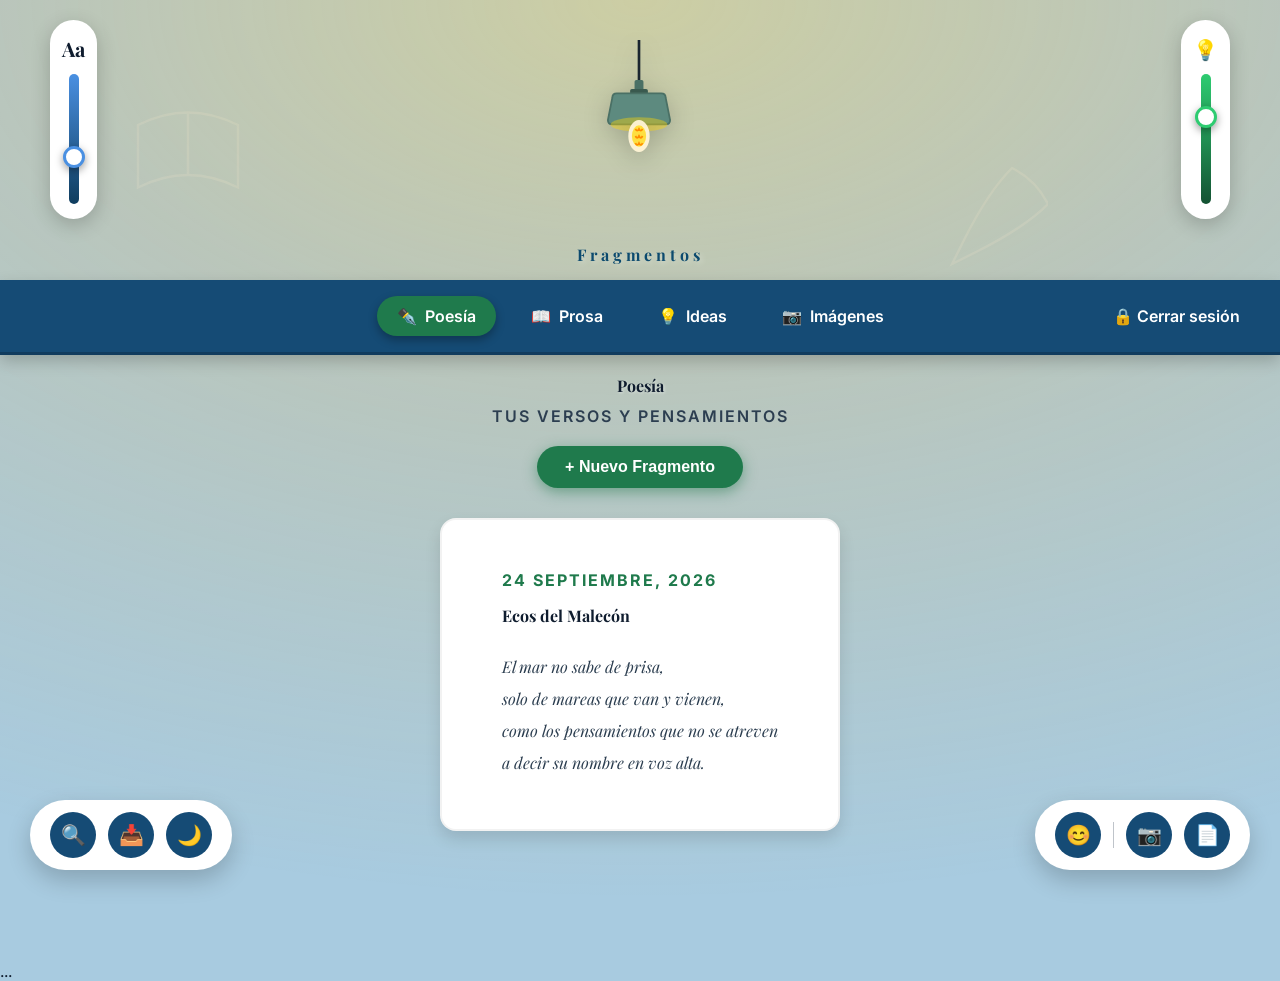
==== public/dashboard.html @ 915b56ed "Update dashboard.html" ====
<!DOCTYPE html>
<html lang="es">
<head>
    <meta charset="UTF-8">
    <meta name="viewport" content="width=device-width, initial-scale=1.0">
    <meta name="robots" content="noindex, nofollow"> <!-- Para que Google no la indexe -->
    <title>Fragmentos</title>
    <link rel="stylesheet" href="css/dashboard.css">
    <link href="https://fonts.googleapis.com/css2?family=Inter:wght@400;500;600;700&family=Playfair+Display:ital,wght@0,600;0,700;1,400&display=swap" rel="stylesheet">
</head>
<body>

    <div class="background-pattern"></div>
    <div class="light-overlay" id="lightOverlay"></div>

    <!-- SECCIÓN SUPERIOR: SLIDERS Y LÁMPARA -->
    <div class="top-section">
        <div class="control-box">
            <div class="control-icon" id="textSizeToggle" title="Tamaño de texto">Aa</div>
            <input type="range" class="custom-slider text-slider" id="textSizeSlider" min="12" max="24" value="16" title="Tamaño de texto">
        </div>

        <div class="lamp-container">
            <svg class="lamp-svg" viewBox="0 0 120 180" xmlns="http://www.w3.org/2000/svg">
                <line x1="60" y1="0" x2="60" y2="50" stroke="#1A252F" stroke-width="3"/>
                <rect x="55" y="45" width="10" height="12" fill="#4A7065" rx="2"/>
                <rect x="50" y="55" width="20" height="6" fill="#3A5A4F" rx="2"/>
                <path d="M 30 65 Q 30 60 35 60 L 85 60 Q 90 60 90 65 L 95 90 Q 95 95 90 95 L 30 95 Q 25 95 25 90 Z" fill="#5D8A7F" stroke="#4A7065" stroke-width="2"/>
                <ellipse cx="60" cy="95" rx="32" ry="8" fill="#FFD700" opacity="0.4" id="bulbInterior"/>
                <ellipse cx="60" cy="108" rx="12" ry="18" fill="#FFF4D6" opacity="0.95" id="bulbGlass"/>
                <ellipse cx="60" cy="108" rx="8" ry="12" fill="#FFD700" opacity="0.7" id="bulbGlow"/>
                <path d="M 56 100 Q 58 104 60 100 Q 62 104 64 100" stroke="#FF8C00" stroke-width="2" fill="none" id="filament1"/>
                <path d="M 56 108 Q 58 112 60 108 Q 62 112 64 108" stroke="#FF8C00" stroke-width="2" fill="none" id="filament2"/>
                <path d="M 56 116 Q 58 120 60 116 Q 62 120 64 116" stroke="#FF8C00" stroke-width="2" fill="none" id="filament3"/>
            </svg>
        </div>

        <div class="control-box">
            <div class="control-icon" id="lightToggle" title="Encender/Apagar">💡</div>
            <input type="range" class="custom-slider light-slider" id="lightSlider" min="0" max="100" value="70" title="Intensidad de luz">
        </div>
    </div>

    <div class="main-title-container">
        <h1 class="main-title">Fragmentos</h1>
    </div>

    <header class="topbar">
        <ul class="nav-menu">
            <li class="nav-item active" data-category="poesia"><span class="nav-icon">✒️</span> Poesía</li>
            <li class="nav-item" data-category="prosa"><span class="nav-icon">📖</span> Prosa</li>
            <li class="nav-item" data-category="ideas"><span class="nav-icon">💡</span> Ideas</li>
            <li class="nav-item" data-category="imagenes"><span class="nav-icon">📷</span> Imágenes</li>
        </ul>
        <div class="logout-btn" id="logoutBtn">🔒 Cerrar sesión</div>
    </header>

    <main class="main-content">
        <div class="category-header">
            <h2 class="category-title" id="categoryTitle">Poesía</h2>
            <div class="category-subtitle">Tus versos y pensamientos</div>
            <button class="new-btn" id="newFragmentBtn">+ Nuevo Fragmento</button>
        </div>

        <div id="fragmentsContainer">
            <!-- Aquí se cargarán las tarjetas dinámicamente desde Firebase -->
            <div class="fragment-card">
                <div class="card-meta">24 Septiembre, 2026</div>
                <h3 class="card-title">Ecos del Malecón</h3>
                <p class="card-text">El mar no sabe de prisa,<br>solo de mareas que van y vienen,<br>como los pensamientos que no se atreven<br>a decir su nombre en voz alta.</p>
            </div>
        </div>
    </main>

    <div class="fab-left">
        <button class="fab-btn" id="btnSearch" data-tooltip="Buscar">🔍</button>
        <button class="fab-btn" id="btnExport" data-tooltip="Exportar PDF">📥</button>
        <button class="fab-btn" id="btnDarkMode" data-tooltip="Modo Oscuro">🌙</button>
    </div>

    <div class="fab-right">
        <button class="fab-btn" data-tooltip="Emojis">😊</button>
        <div class="fab-divider"></div>
        <button class="fab-btn" id="btnCamera" data-tooltip="Foto">📷</button>
        <button class="fab-btn" id="btnDoc" data-tooltip="Documento">📄</button>
    </div>

    <!-- Scripts -->
    <script type="module" src="js/firebase-config.js"></script>
    <script type="module" src="js/supabase-config.js"></script>
    <script type="module" src="js/ui.js"></script> <!-- Lógica visual (sliders, modo oscuro) -->


<!-- VENTANA EMERGENTE DE BÚSQUEDA -->
    <div id="searchModal" class="modal-overlay">
        <div class="modal-content" style="max-width: 500px;">
            <div class="modal-header">
                <h2>Buscar en Fragmentos</h2>
                <button class="close-btn" id="closeSearchBtn">&times;</button>
            </div>
            <div style="padding: 30px;">
                <div class="input-group">
                    <input type="text" id="searchInput" placeholder="Escribe una palabra clave (ej: mar, silencio, amor)..." style="width: 100%; padding: 15px; font-size: 16px; border: 2px solid #E2E8F0; border-radius: 10px; outline: none;">
                </div>
                <div id="searchResults" style="margin-top: 20px; max-height: 300px; overflow-y: auto;">
                    <p style="text-align: center; color: var(--text-muted);">Empieza a escribir para buscar...</p>
                </div>
            </div>
        </div>
                    </div>
    
    <!-- VENTANA EMERGENTE PARA ESCRIBIR (MODAL) -->
    <div id="writeModal" class="modal-overlay">
        <div class="modal-content">
            <div class="modal-header">
                <h2 id="modalTitle">Nuevo Fragmento</h2>
                <button class="close-btn" id="closeModalBtn">&times;</button>
            </div>
            
            <form id="writeForm">
                <div class="input-group">
                    <label for="fragmentTitle">Título (Opcional)</label>
                    <input type="text" id="fragmentTitle" placeholder="Ej: Ecos del Malecón">
                </div>
                
                <!-- Selectores de archivos ocultos -->
                <input type="file" id="fileImage" accept="image/*" style="display: none;">
                <input type="file" id="fileDoc" accept=".pdf,.doc,.docx" style="display: none;">

                <!-- Área de vista previa del archivo -->
                <div id="filePreview" style="display: none; margin-bottom: 20px; padding: 10px; background: #f8f9fa; border-radius: 10px; text-align: center;">
                    <p id="fileName" style="font-size: 13px; color: var(--text-muted); margin-bottom: 5px;"></p>
                    <img id="imagePreview" src="" alt="Vista previa" style="max-width: 100%; max-height: 200px; border-radius: 8px; display: none;">
                    <button type="button" id="removeFileBtn" style="margin-top: 5px; background: #e53e3e; color: white; border: none; padding: 4px 10px; border-radius: 15px; font-size: 12px; cursor: pointer;">Quitar archivo</button>
                </div>
                
                <div class="input-group">
                    <label for="fragmentText">Tu escrito</label>
                    <textarea id="fragmentText" rows="8" placeholder="Deja fluir tus ideas..."></textarea>
                </div>

                <div class="modal-footer">
                    <button type="button" class="btn-cancel" id="cancelBtn">Cancelar</button>
                    <button type="submit" class="btn-save">Guardar Fragmento</button>
                </div>
            </form>
        </div>
                    </div>

    <!-- Librería para generar PDF -->
    <script src="https://cdnjs.cloudflare.com/ajax/libs/html2pdf.js/0.10.1/html2pdf.bundle.min.js"></script>
    
    <!-- Tus scripts actuales -->
    <script type="module" src="js/firebase-config.js"></script>
    ...
    
</body>
                  </html>
---- public/css/dashboard.css ----
/* 📍 public/css/dashboard.css */
:root {
    --bg-body: #A8CBE0;
    --sidebar-bg: #154B75;
    --sidebar-hover: #1E6B9E;
    --accent-green: #1F7A4C;
    --accent-green-dark: #145233;
    --text-main: #0F1C2E;
    --text-muted: #2C3E50;
    --card-bg: #FFFFFF;
    --light-intensity: 0.7;
    --base-font-size: 16px;
    --fab-bg: #FFFFFF;
    --fab-shadow: rgba(0,0,0,0.2);
    --slider-blue-dark: #0F3D5E;
    --slider-blue-light: #4A90E2;
    --slider-green-dark: #145233;
    --slider-green-light: #2ECC71;
}

body.dark-mode {
    --bg-body: #0A1520;
    --sidebar-bg: #0D2B45;
    --sidebar-hover: #154B75;
    --text-main: #E8F0F8;
    --text-muted: #A0B0C0;
    --card-bg: #132238;
    --fab-bg: #1A2D45;
    --fab-shadow: rgba(0,0,0,0.6);
}

* { margin: 0; padding: 0; box-sizing: border-box; }

body {
    font-family: 'Inter', sans-serif;
    background-color: var(--bg-body);
    color: var(--text-main);
    display: flex; flex-direction: column; min-height: 100vh;
    position: relative; font-size: var(--base-font-size);
    transition: background-color 0.4s ease, color 0.4s ease; overflow-x: hidden;
}

/* FONDO CON SILUETAS */
.background-pattern {
    position: fixed; top: 0; left: 0; width: 100%; height: 100%; z-index: 0; opacity: 0.15; pointer-events: none;
    background-image: 
        url("data:image/svg+xml,%3Csvg xmlns='http://www.w3.org/2000/svg' width='120' height='120' viewBox='0 0 120 120'%3E%3Cpath d='M60 30 Q40 30 20 40 L20 90 Q40 80 60 80 Q80 80 100 90 L100 40 Q80 30 60 30 Z' fill='none' stroke='white' stroke-width='2'/%3E%3Cline x1='60' y1='30' x2='60' y2='80' stroke='white' stroke-width='2'/%3E%3C/svg%3E"),
        url("data:image/svg+xml,%3Csvg xmlns='http://www.w3.org/2000/svg' width='100' height='100' viewBox='0 0 100 100'%3E%3Cpath d='M70 10 Q50 30 30 70 L20 90 L40 80 Q80 60 100 40 Q90 20 70 10 Z' fill='none' stroke='white' stroke-width='2'/%3E%3C/svg%3E");
    background-position: 10% 10%, 80% 20%; background-size: 150px 150px, 120px 120px; background-repeat: no-repeat;
}
body.dark-mode .background-pattern { opacity: 0.05; }

/* LUZ AMBIENTAL */
.light-overlay {
    position: fixed; top: 0; left: 0; width: 100%; height: 100%; pointer-events: none;
    background: radial-gradient(ellipse 120% 100% at 50% 0%, rgba(255, 210, 80, calc(var(--light-intensity) * 0.6)), rgba(255, 180, 50, calc(var(--light-intensity) * 0.3)) 40%, transparent 100%);
    z-index: 1; transition: opacity 0.5s ease;
}
body.dark-mode .light-overlay { background: radial-gradient(ellipse 120% 100% at 50% 0%, rgba(255, 200, 100, calc(var(--light-intensity) * 0.15)), transparent 70%); }
.light-overlay.off { opacity: 0; }

/* SECCIÓN SUPERIOR */
.top-section { display: flex; justify-content: space-between; align-items: center; padding: 20px 50px; position: relative; z-index: 10; }
.control-box { display: flex; flex-direction: column; align-items: center; gap: 12px; background: var(--fab-bg); padding: 15px 12px; border-radius: 30px; box-shadow: 0 6px 20px var(--fab-shadow); transition: background 0.4s; z-index: 100; }
.control-icon { font-size: 20px; font-weight: 700; color: var(--text-main); cursor: pointer; transition: transform 0.2s; font-family: 'Playfair Display', serif; user-select: none; }
.control-icon:hover { transform: scale(1.15); }
.custom-slider { writing-mode: vertical-rl; direction: rtl; width: 10px; height: 130px; -webkit-appearance: none; appearance: none; border-radius: 5px; outline: none; cursor: pointer; }
.text-slider { background: linear-gradient(to top, var(--slider-blue-dark), var(--slider-blue-light)); }
.light-slider { background: linear-gradient(to top, var(--slider-green-dark), var(--slider-green-light)); }
.custom-slider::-webkit-slider-thumb { -webkit-appearance: none; width: 22px; height: 22px; background: white; border-radius: 50%; cursor: pointer; box-shadow: 0 3px 8px rgba(0,0,0,0.4); border: 3px solid var(--slider-blue-light); }
.light-slider::-webkit-slider-thumb { border-color: var(--slider-green-light); }

/* LÁMPARA */
.lamp-container { display: flex; justify-content: center; flex-shrink: 0; }
.lamp-svg { width: 110px; height: 160px; filter: drop-shadow(0 6px 12px rgba(0,0,0,0.2)); }

/* TÍTULOS */
.main-title-container { text-align: center; padding: 5px 0 15px; z-index: 10; position: relative; }
.main-title { font-family: 'Playfair Display', serif; font-size: calc(44px * (var(--base-font-size) / 16px)); font-weight: 700; color: #0C4A6E; letter-spacing: 4px; margin: 0; text-shadow: 2px 2px 6px rgba(255,255,255,0.4); }
body.dark-mode .main-title { color: #90CDF4; }

/* BARRA NAVEGACIÓN */
.topbar { width: 100%; background-color: var(--sidebar-bg); padding: 16px 20px; display: flex; justify-content: center; align-items: center; border-bottom: 3px solid rgba(0,0,0,0.2); position: relative; z-index: 5; transition: background-color 0.4s ease; box-shadow: 0 6px 15px rgba(0,0,0,0.2); }
.nav-menu { list-style: none; display: flex; gap: 15px; justify-content: center; }
.nav-item { padding: 10px 20px; border-radius: 25px; cursor: pointer; transition: all 0.3s ease; display: flex; align-items: center; gap: 8px; font-size: calc(15px * (var(--base-font-size) / 16px)); color: white; white-space: nowrap; font-weight: 600; }
.nav-item:hover { background-color: var(--sidebar-hover); }
.nav-item.active { background-color: var(--accent-green); color: white; box-shadow: 0 4px 10px rgba(0, 0, 0, 0.3); }
.nav-icon { font-size: calc(18px * (var(--base-font-size) / 16px)); }
.logout-btn { position: absolute; right: 25px; padding: 10px 15px; color: white; font-size: calc(14px * (var(--base-font-size) / 16px)); cursor: pointer; transition: color 0.3s; white-space: nowrap; font-weight: 600; }
.logout-btn:hover { color: #FFD700; }

/* CONTENIDO */
.main-content { flex-grow: 1; padding: 20px 20px 100px; display: flex; flex-direction: column; align-items: center; position: relative; z-index: 2; }
.category-header { width: 100%; max-width: 900px; text-align: center; margin-bottom: 30px; }
.category-title { font-family: 'Playfair Display', serif; font-size: calc(56px * (var(--base-font-size) / 16px)); font-weight: 700; color: var(--text-main); margin-bottom: 10px; text-shadow: 1px 1px 3px rgba(255,255,255,0.5); }
.category-subtitle { font-size: calc(14px * (var(--base-font-size) / 16px)); color: var(--text-muted); letter-spacing: 2px; text-transform: uppercase; font-weight: 600; }
.new-btn { margin-top: 20px; background-color: var(--accent-green); color: white; border: none; padding: 12px 28px; border-radius: 30px; font-size: calc(15px * (var(--base-font-size) / 16px)); font-weight: 700; cursor: pointer; box-shadow: 0 4px 14px rgba(31, 122, 76, 0.5); transition: transform 0.2s; }
.new-btn:hover { transform: translateY(-3px); }

.fragment-card { background-color: var(--card-bg); width: 100%; max-width: 900px; padding: 50px 60px; border-radius: 16px; margin-bottom: 30px; box-shadow: 0 8px 16px rgba(0, 0, 0, 0.12); border: 2px solid rgba(0,0,0,0.05); transition: transform 0.2s, background-color 0.4s; }
.fragment-card:hover { transform: translateY(-4px); box-shadow: 0 12px 24px rgba(0, 0, 0, 0.18); }
.card-meta { font-size: calc(13px * (var(--base-font-size) / 16px)); color: var(--accent-green); text-transform: uppercase; letter-spacing: 2px; margin-bottom: 15px; font-weight: 700; }
.card-title { font-family: 'Playfair Display', serif; font-size: calc(30px * (var(--base-font-size) / 16px)); margin-bottom: 25px; color: var(--text-main); font-weight: 700; }
.card-text { font-family: 'Playfair Display', serif; font-style: italic; font-size: calc(20px * (var(--base-font-size) / 16px)); line-height: 2.0; color: var(--text-muted); }

/* BOTONES FLOTANTES */
.fab-left, .fab-right { position: fixed; bottom: 30px; display: flex; gap: 12px; background: var(--fab-bg); padding: 12px 20px; border-radius: 50px; box-shadow: 0 10px 25px var(--fab-shadow); align-items: center; z-index: 20; transition: background 0.4s; }
.fab-left { left: 30px; } .fab-right { right: 30px; }
.fab-btn { width: 46px; height: 46px; border-radius: 50%; border: none; background-color: var(--sidebar-bg); color: white; cursor: pointer; display: flex; align-items: center; justify-content: center; font-size: 20px; transition: all 0.2s; position: relative; font-weight: 600; }
.fab-btn:hover { background-color: var(--accent-green); transform: translateY(-3px); box-shadow: 0 4px 12px rgba(0,0,0,0.3); }
.fab-btn::after { content: attr(data-tooltip); position: absolute; bottom: 55px; left: 50%; transform: translateX(-50%); background: #0F1C2E; color: white; padding: 6px 12px; border-radius: 8px; font-size: 12px; font-family: 'Inter', sans-serif; opacity: 0; pointer-events: none; transition: opacity 0.2s; white-space: nowrap; font-weight: 600; }
.fab-btn:hover::after { opacity: 1; }
.fab-divider { width: 1px; height: 26px; background-color: var(--text-muted); opacity: 0.3; }

/* RESPONSIVE */
@media (max-width: 768px) {
    .top-section { padding: 15px 20px; gap: 10px; }
    .lamp-svg { width: 70px; height: 100px; }
    .custom-slider { height: 90px; }
    .main-title { font-size: calc(34px * (var(--base-font-size) / 16px)); }
    .category-title { font-size: calc(40px * (var(--base-font-size) / 16px)); }
    .nav-menu { gap: 8px; overflow-x: auto; padding-bottom: 5px; }
    .nav-item { padding: 8px 12px; font-size: calc(13px * (var(--base-font-size) / 16px)); }
    .logout-btn { position: static; margin-left: auto; padding-left: 10px; }
    .fragment-card { padding: 30px 25px; }
    .fab-left { left: 15px; bottom: 20px; padding: 10px 15px; }
    .fab-right { right: 15px; bottom: 20px; padding: 10px 15px; }
    .fab-btn { width: 40px; height: 40px; font-size: 18px; }
}


/* 📍 public/css/dashboard.css (Agregar al final) */

/* Estilos de la Ventana Emergente (Modal) */
.modal-overlay {
    position: fixed;
    top: 0; left: 0; width: 100%; height: 100%;
    background-color: rgba(15, 28, 46, 0.7); /* Fondo oscuro semitransparente */
    display: none; /* Oculto por defecto */
    justify-content: center;
    align-items: center;
    z-index: 1000; /* Siempre encima de todo */
    backdrop-filter: blur(4px); /* Efecto de desenfoque elegante */
}

.modal-overlay.active {
    display: flex; /* Se muestra cuando tiene la clase 'active' */
}

.modal-content {
    background-color: var(--card-bg);
    width: 90%;
    max-width: 600px;
    border-radius: 20px;
    box-shadow: 0 20px 50px rgba(0,0,0,0.3);
    overflow: hidden;
    animation: slideUp 0.3s ease-out;
}

@keyframes slideUp {
    from { transform: translateY(30px); opacity: 0; }
    to { transform: translateY(0); opacity: 1; }
}

.modal-header {
    display: flex;
    justify-content: space-between;
    align-items: center;
    padding: 20px 30px;
    border-bottom: 1px solid rgba(0,0,0,0.05);
}

.modal-header h2 {
    font-family: 'Playfair Display', serif;
    color: var(--text-main);
    font-size: 24px;
}

.close-btn {
    background: none; border: none; font-size: 28px; color: var(--text-muted);
    cursor: pointer; transition: color 0.2s; line-height: 1;
}
.close-btn:hover { color: #E53E3E; }

.modal-content form { padding: 30px; }

.modal-content .input-group { margin-bottom: 20px; }

.modal-content label {
    display: block; font-size: 13px; font-weight: 600;
    color: var(--primary-blue, #154B75); margin-bottom: 8px;
}

.modal-content input, .modal-content textarea {
    width: 100%; padding: 12px 15px;
    border: 2px solid #E2E8F0; border-radius: 10px;
    font-size: 15px; font-family: 'Playfair Display', serif;
    transition: border-color 0.3s; outline: none;
    background-color: var(--card-bg); color: var(--text-main);
}

.modal-content input:focus, .modal-content textarea:focus {
    border-color: var(--accent-green);
}

.modal-content textarea { resize: vertical; min-height: 150px; line-height: 1.6; }

.modal-footer {
    display: flex; justify-content: flex-end; gap: 15px; margin-top: 10px;
}

.btn-cancel {
    padding: 10px 20px; background: transparent; border: 2px solid var(--text-muted);
    color: var(--text-muted); border-radius: 25px; font-weight: 600; cursor: pointer;
    transition: all 0.2s;
}
.btn-cancel:hover { background: #F1F5F9; }

.btn-save {
    padding: 10px 24px; background-color: var(--accent-green); color: white;
    border: none; border-radius: 25px; font-weight: 600; cursor: pointer;
    transition: transform 0.2s, background-color 0.2s;
}
.btn-save:hover { background-color: var(--accent-green-dark); transform: translateY(-2px); }


/* 📍 public/css/dashboard.css (Agregar al final) */

/* Estilos para imágenes dentro de las tarjetas */
.card-image {
    width: 100%;
    max-height: 400px;
    object-fit: cover; /* Recorta la imagen elegantemente si es muy alta */
    border-radius: 12px;
    margin: 15px 0 25px 0;
    box-shadow: 0 4px 12px rgba(0,0,0,0.1);
    cursor: pointer;
    transition: transform 0.3s ease;
}

.card-image:hover {
    transform: scale(1.02); /* Pequeño zoom al pasar el mouse */
}

/* Estilos para el enlace de documentos PDF */
.card-doc-link {
    display: inline-flex;
    align-items: center;
    gap: 8px;
    margin: 15px 0 25px 0;
    padding: 12px 24px;
    background-color: var(--sidebar-bg);
    color: white;
    text-decoration: none;
    border-radius: 30px;
    font-weight: 600;
    font-size: 14px;
    transition: all 0.3s ease;
    box-shadow: 0 4px 10px rgba(0,0,0,0.1);
}

.card-doc-link:hover {
    background-color: var(--accent-green);
    transform: translateY(-2px);
    box-shadow: 0 6px 15px rgba(0,0,0,0.15);
}


/* 📍 public/css/dashboard.css (Agregar al final) */

/* Estilos para los resultados de búsqueda */
#searchInput:focus {
    border-color: var(--accent-green);
}

.search-result-item {
    padding: 15px;
    border-bottom: 1px solid rgba(0,0,0,0.05);
    cursor: pointer;
    transition: background 0.2s;
    border-radius: 8px;
    margin-bottom: 5px;
}

.search-result-item:hover {
    background-color: rgba(31, 122, 76, 0.05); /* Verde muy suave */
}

.search-result-title {
    font-family: 'Playfair Display', serif;
    font-weight: 700;
    color: var(--text-main);
    margin-bottom: 5px;
    font-size: 16px;
}

.search-result-text {
    font-size: 13px;
    color: var(--text-muted);
    display: -webkit-box;
    -webkit-line-clamp: 2; /* Muestra solo 2 líneas */
    -webkit-box-orient: vertical;
    overflow: hidden;
}

.search-highlight {
    background-color: #FFD700; /* Resaltado amarillo */
    color: #000;
    padding: 0 2px;
    border-radius: 3px;
}
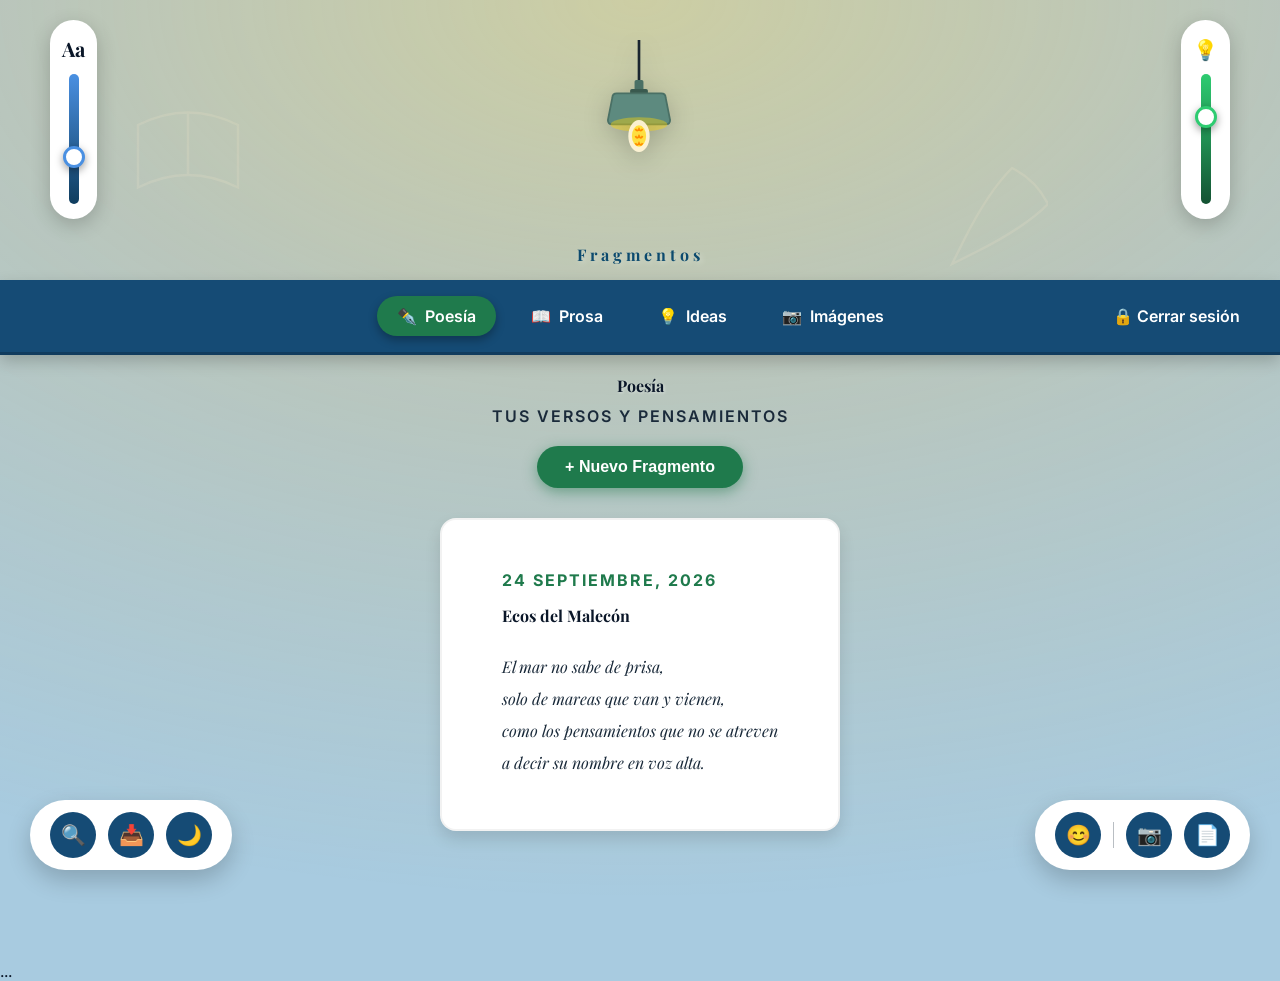
==== commit 4b1e25f3: "Update dashboard.html" ====
--- a/public/dashboard.html
+++ b/public/dashboard.html
@@ -119,6 +119,15 @@
             
             <form id="writeForm">
                 <div class="input-group">
+                    <div class="input-group">
+                    <label for="fragmentCategory">Categoría</label>
+                    <select id="fragmentCategory" style="width: 100%; padding: 12px 15px; border: 2px solid #E2E8F0; border-radius: 10px; font-size: 15px; outline: none; background-color: var(--card-bg); color: var(--text-main);">
+                        <option value="poesia">✒️ Poesía</option>
+                        <option value="prosa"> Prosa</option>
+                        <option value="ideas">💡 Ideas</option>
+                        <option value="imagenes">📷 Imágenes</option>
+                    </select>
+                    </div>
                     <label for="fragmentTitle">Título (Opcional)</label>
                     <input type="text" id="fragmentTitle" placeholder="Ej: Ecos del Malecón">
                 </div>
--- a/public/css/dashboard.css
+++ b/public/css/dashboard.css
@@ -5,8 +5,8 @@
     --sidebar-hover: #1E6B9E;
     --accent-green: #1F7A4C;
     --accent-green-dark: #145233;
-    --text-main: #0F1C2E;
-    --text-muted: #2C3E50;
+    --text-main: #0A1628;       /* MÁS OSCURO - antes #0F1C2E */
+    --text-muted: #1A2A3A;      /* MÁS OSCURO - antes #2C3E50 */
     --card-bg: #FFFFFF;
     --light-intensity: 0.7;
     --base-font-size: 16px;
@@ -118,7 +118,21 @@
     .lamp-svg { width: 70px; height: 100px; }
     .custom-slider { height: 90px; }
     .main-title { font-size: calc(34px * (var(--base-font-size) / 16px)); }
-    .category-title { font-size: calc(40px * (var(--base-font-size) / 16px)); }
+    .category-title {
+    font-family: 'Playfair Display', serif;
+    font-size: calc(56px * (var(--base-font-size) / 16px));
+    font-weight: 700;
+    color: #0A1628 !important;  /* FORZADO OSCURO */
+    margin-bottom: 10px;
+    text-shadow: 1px 1px 3px rgba(255,255,255,0.8);
+}
+.category-subtitle {
+    font-size: calc(14px * (var(--base-font-size) / 16px));
+    color: #1A2A3A !important;  /* FORZADO OSCURO */
+    letter-spacing: 2px;
+    text-transform: uppercase;
+    font-weight: 600;
+}
     .nav-menu { gap: 8px; overflow-x: auto; padding-bottom: 5px; }
     .nav-item { padding: 8px 12px; font-size: calc(13px * (var(--base-font-size) / 16px)); }
     .logout-btn { position: static; margin-left: auto; padding-left: 10px; }
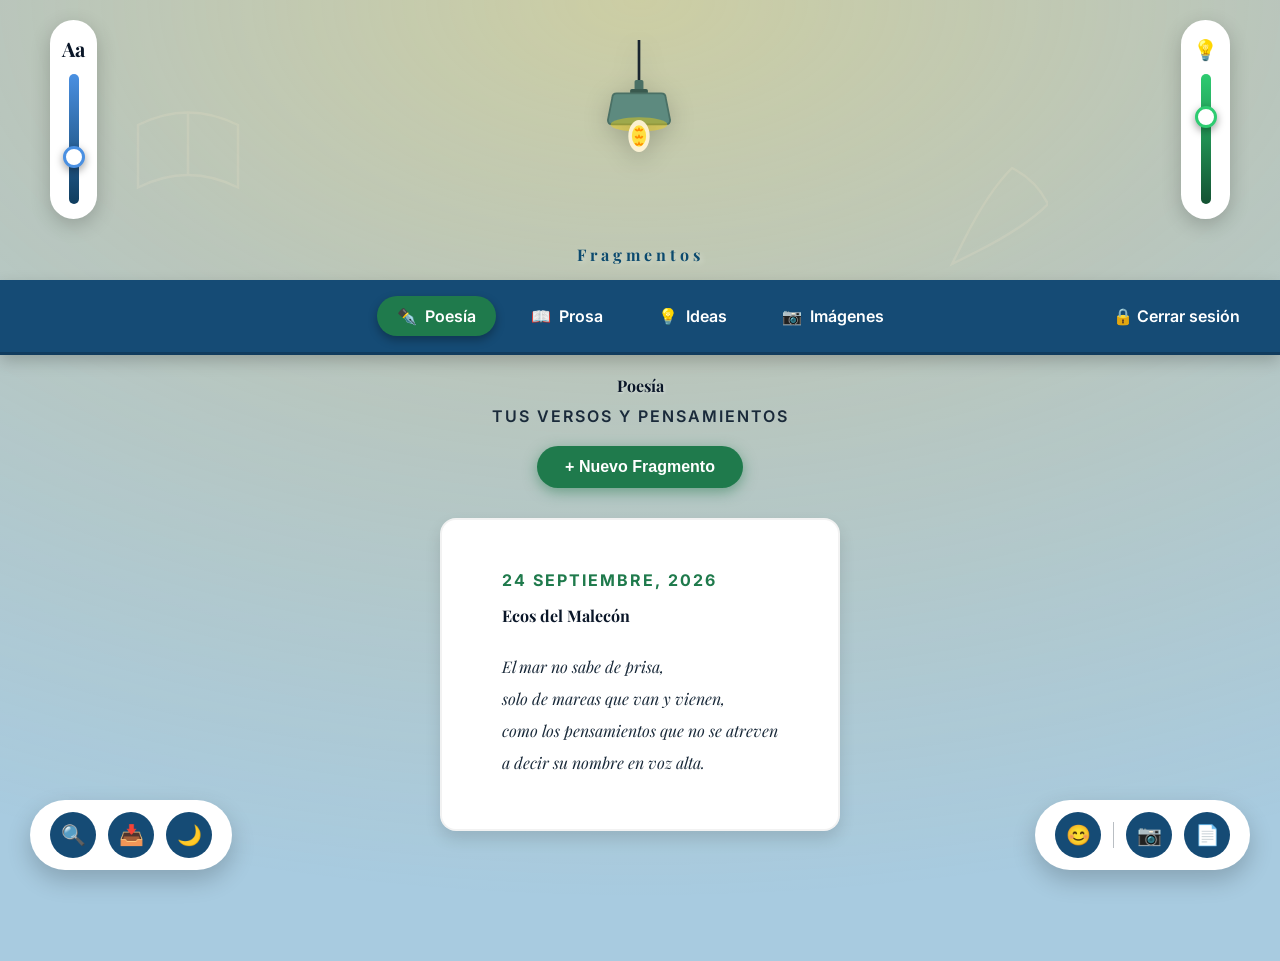
==== commit ea4f1f2c: "Update dashboard.html" ====
--- a/public/dashboard.html
+++ b/public/dashboard.html
@@ -4,6 +4,9 @@
     <meta charset="UTF-8">
     <meta name="viewport" content="width=device-width, initial-scale=1.0">
     <meta name="robots" content="noindex, nofollow"> <!-- Para que Google no la indexe -->
+    <!-- Consola de desarrollador para móviles -->
+    <script src="https://cdn.jsdelivr.net/npm/eruda"></script>
+    <script>eruda.init();</script>
     <title>Fragmentos</title>
     <link rel="stylesheet" href="css/dashboard.css">
     <link href="https://fonts.googleapis.com/css2?family=Inter:wght@400;500;600;700&family=Playfair+Display:ital,wght@0,600;0,700;1,400&display=swap" rel="stylesheet">
@@ -118,19 +121,28 @@
             </div>
             
             <form id="writeForm">
-                <div class="input-group">
-                    <div class="input-group">
-                    <label for="fragmentCategory">Categoría</label>
-                    <select id="fragmentCategory" style="width: 100%; padding: 12px 15px; border: 2px solid #E2E8F0; border-radius: 10px; font-size: 15px; outline: none; background-color: var(--card-bg); color: var(--text-main);">
-                        <option value="poesia">✒️ Poesía</option>
-                        <option value="prosa"> Prosa</option>
-                        <option value="ideas">💡 Ideas</option>
-                        <option value="imagenes">📷 Imágenes</option>
-                    </select>
-                    </div>
-                    <label for="fragmentTitle">Título (Opcional)</label>
-                    <input type="text" id="fragmentTitle" placeholder="Ej: Ecos del Malecón">
-                </div>
+    <div class="input-group">
+        <label for="fragmentTitle">Título (Opcional)</label>
+        <input type="text" id="fragmentTitle" placeholder="Ej: Ecos del Malecón">
+    </div>
+    
+    <!-- ESTE BLOQUE DEBE ESTAR AHÍ -->
+    <div class="input-group">
+        <label for="fragmentCategory">Categoría</label>
+        <select id="fragmentCategory" style="width: 100%; padding: 12px 15px; border: 2px solid #E2E8F0; border-radius: 10px; font-size: 15px; outline: none; background-color: var(--card-bg); color: var(--text-main);">
+            <option value="poesia">✒️ Poesía</option>
+            <option value="prosa">📖 Prosa</option>
+            <option value="ideas">💡 Ideas</option>
+            <option value="imagenes">📷 Imágenes</option>
+        </select>
+    </div>
+    <!-- FIN DEL BLOQUE -->
+
+    <div class="input-group">
+        <label for="fragmentText">Tu escrito</label>
+        <textarea id="fragmentText" rows="8" placeholder="Deja fluir tus ideas..."></textarea>
+    </div>
+    <!-- ... resto del formulario ... -->
                 
                 <!-- Selectores de archivos ocultos -->
                 <input type="file" id="fileImage" accept="image/*" style="display: none;">
@@ -158,10 +170,5 @@
 
     <!-- Librería para generar PDF -->
     <script src="https://cdnjs.cloudflare.com/ajax/libs/html2pdf.js/0.10.1/html2pdf.bundle.min.js"></script>
-    
-    <!-- Tus scripts actuales -->
-    <script type="module" src="js/firebase-config.js"></script>
-    ...
-    
 </body>
                   </html>
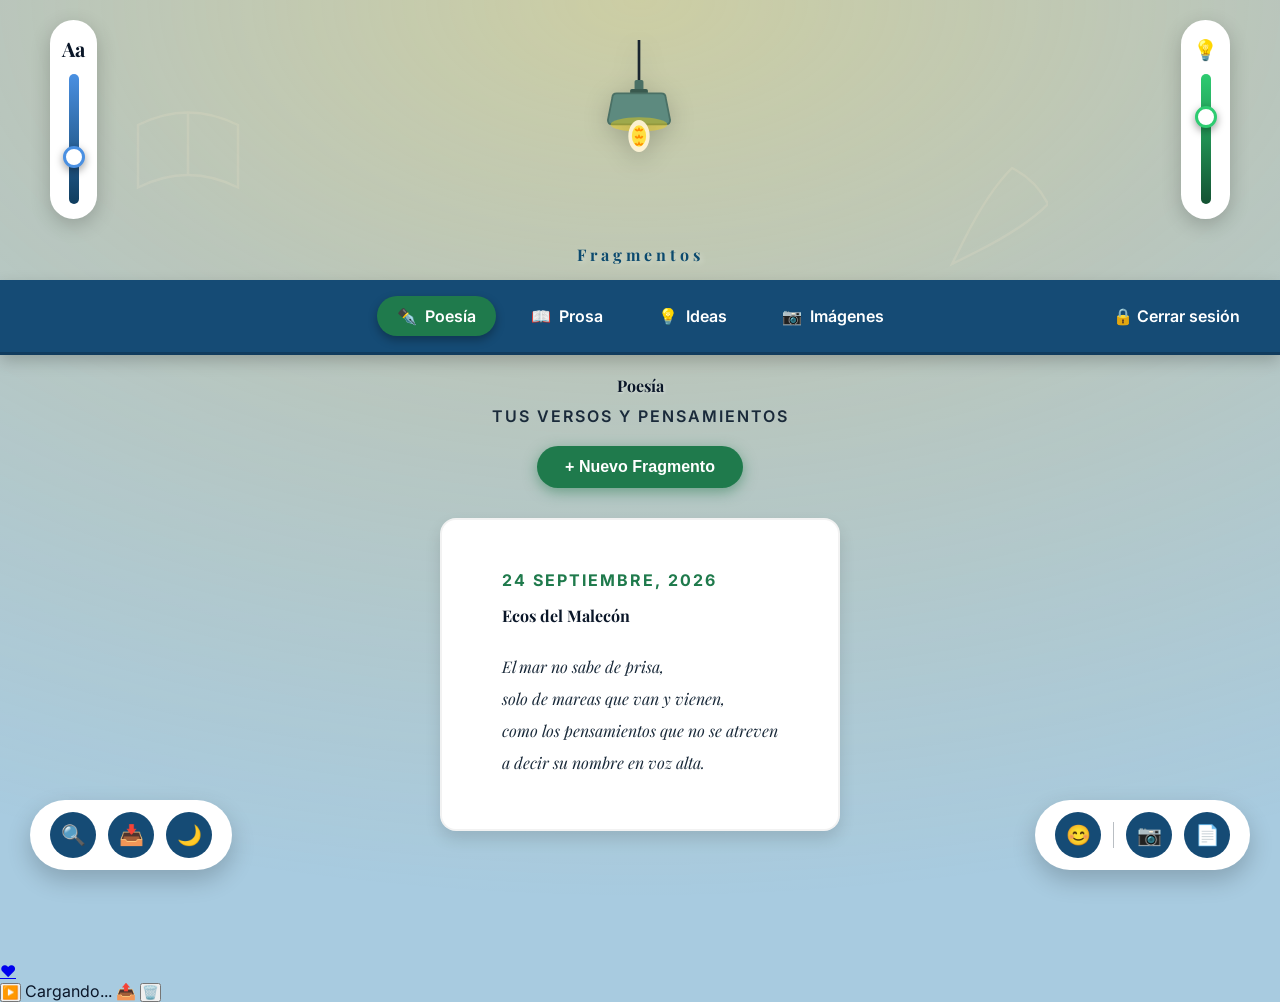
==== commit 693ce08a: "Add files via upload" ====
--- a/public/dashboard.html
+++ b/public/dashboard.html
@@ -88,10 +88,28 @@
         <button class="fab-btn" id="btnDoc" data-tooltip="Documento">📄</button>
     </div>
 
+    <!-- Botón flotante hacia el Álbum especial -->
+    <a href="album.html" class="heart-fab" title="Nuestro Álbum">❤️</a>
+
+    <!-- Reproductor de música persistente -->
+    <div class="music-player" id="reproductorMusica">
+        <button class="music-btn" id="musicaPlayPause" title="Reproducir/Pausar">▶️</button>
+        <span class="music-name" id="musicaNombre">Cargando...</span>
+        <label class="music-btn music-upload" title="Subir canción">
+            📤
+            <input type="file" id="musicaSubirInput" accept="audio/*" style="display:none;">
+        </label>
+        <button class="music-btn" id="musicaBorrarBtn" title="Eliminar canción">🗑️</button>
+    </div>
+
     <!-- Scripts -->
-    <script type="module" src="js/firebase-config.js"></script>
-    <script type="module" src="js/supabase-config.js"></script>
-    <script type="module" src="js/ui.js"></script> <!-- Lógica visual (sliders, modo oscuro) -->
+    <script type="module" src="js/firebase-config.js?v=2"></script>
+    <script type="module" src="js/supabase-config.js?v=2"></script>
+    <script type="module" src="js/ui.js?v=2"></script> <!-- Lógica visual (sliders, modo oscuro) -->
+    <script type="module">
+      import { initReproductor } from "./js/reproductor.js?v=1";
+      document.addEventListener("DOMContentLoaded", initReproductor);
+    </script>
 
 
 <!-- VENTANA EMERGENTE DE BÚSQUEDA -->
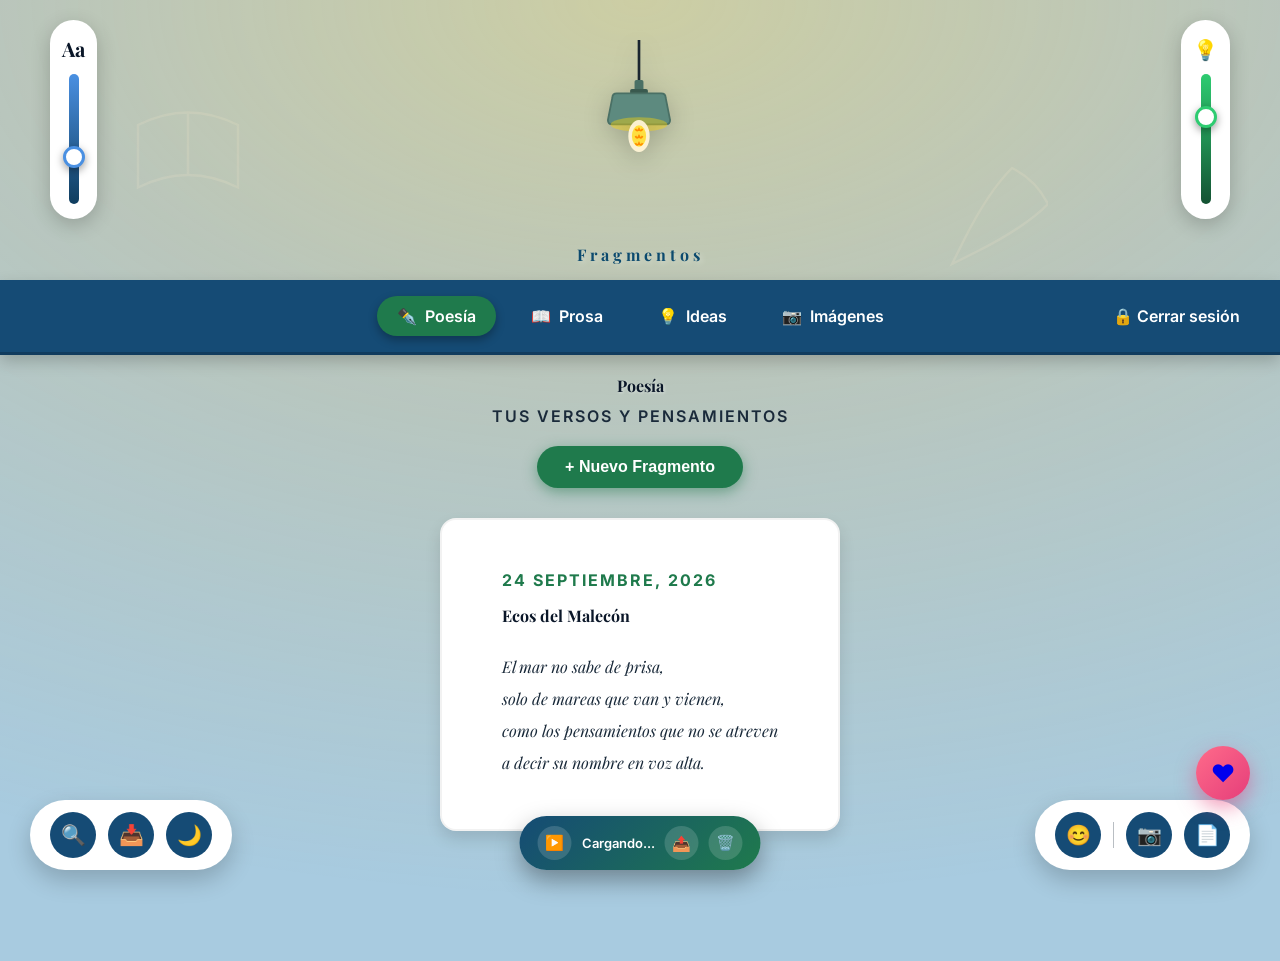
==== commit 97778269: "Update dashboard.html" ====
--- a/public/dashboard.html
+++ b/public/dashboard.html
@@ -104,7 +104,6 @@
 
     <!-- Scripts -->
     <script type="module" src="js/firebase-config.js?v=2"></script>
-    <script type="module" src="js/supabase-config.js?v=2"></script>
     <script type="module" src="js/ui.js?v=2"></script> <!-- Lógica visual (sliders, modo oscuro) -->
     <script type="module">
       import { initReproductor } from "./js/reproductor.js?v=1";
--- a/public/css/dashboard.css
+++ b/public/css/dashboard.css
@@ -323,3 +323,65 @@
     padding: 0 2px;
     border-radius: 3px;
 }
+
+/* 📍 Botón flotante hacia el Álbum especial (deliberadamente distinto al resto de FABs) */
+.heart-fab {
+    position: fixed;
+    right: 30px;
+    bottom: 100px;
+    width: 54px;
+    height: 54px;
+    border-radius: 50%;
+    background: linear-gradient(135deg, #FF6B8A, #E53E7A);
+    display: flex;
+    align-items: center;
+    justify-content: center;
+    font-size: 24px;
+    text-decoration: none;
+    box-shadow: 0 8px 20px rgba(229, 62, 122, 0.5);
+    z-index: 30;
+    transition: transform 0.2s;
+    animation: heart-pulse 2.4s ease-in-out infinite;
+}
+.heart-fab:hover { transform: scale(1.12); }
+@keyframes heart-pulse {
+    0%, 100% { transform: scale(1); }
+    50% { transform: scale(1.08); }
+}
+.heart-fab:hover { animation: none; }
+
+/* 📍 Reproductor de música flotante y persistente */
+.music-player {
+    position: fixed;
+    bottom: 30px;
+    left: 50%;
+    transform: translateX(-50%);
+    display: flex;
+    align-items: center;
+    gap: 10px;
+    background: linear-gradient(135deg, var(--sidebar-bg), var(--accent-green));
+    padding: 10px 18px;
+    border-radius: 50px;
+    box-shadow: 0 10px 25px rgba(0,0,0,0.35);
+    z-index: 25;
+    max-width: 92vw;
+}
+.music-btn {
+    width: 34px; height: 34px; border-radius: 50%;
+    border: none; background: rgba(255,255,255,0.15); color: white;
+    cursor: pointer; display: flex; align-items: center; justify-content: center;
+    font-size: 15px; transition: background 0.2s; flex-shrink: 0;
+}
+.music-btn:hover { background: rgba(255,255,255,0.3); }
+.music-upload { position: relative; }
+.music-name {
+    color: white; font-size: 13px; font-weight: 600;
+    max-width: 150px; overflow: hidden; text-overflow: ellipsis; white-space: nowrap;
+}
+
+@media (max-width: 768px) {
+    .heart-fab { right: 15px; bottom: 78px; width: 46px; height: 46px; font-size: 20px; }
+    .music-player { bottom: 20px; padding: 8px 14px; gap: 6px; max-width: 96vw; }
+    .music-name { max-width: 90px; font-size: 11px; }
+    .music-btn { width: 30px; height: 30px; font-size: 13px; }
+}
